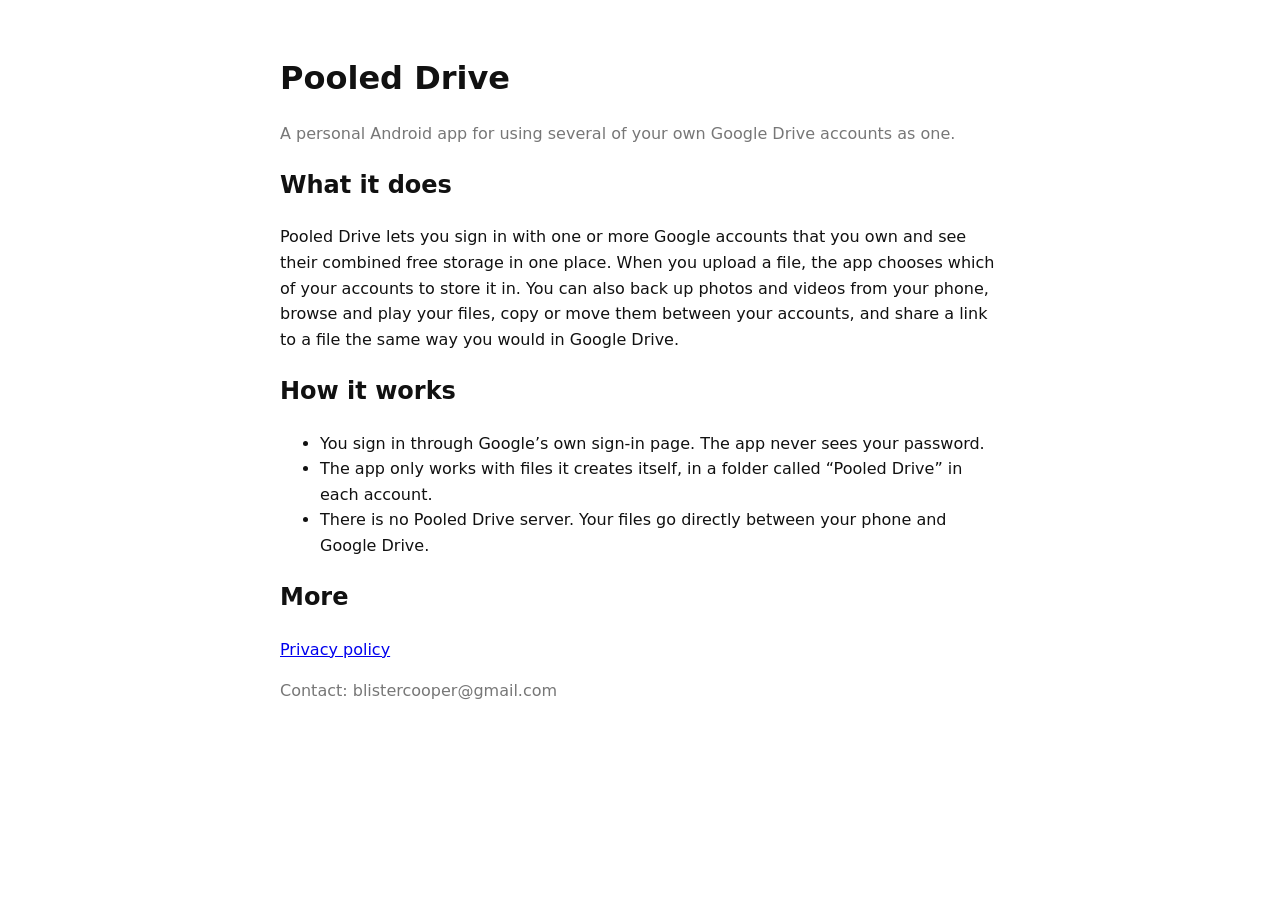
==== index.html @ 21598f05 "Add files via upload" ====
<!DOCTYPE html>
<html lang="en">
<head>
<meta charset="utf-8">
<meta name="viewport" content="width=device-width, initial-scale=1">
<title>Pooled Drive</title>
<style>
  body{font-family:system-ui,-apple-system,"Segoe UI",Roboto,sans-serif;max-width:720px;margin:0 auto;padding:32px 20px;line-height:1.6;color:#111;background:#fff}
  @media (prefers-color-scheme:dark){body{color:#eee;background:#111}a{color:#6ee7a0}}
  h1{margin-bottom:4px}
  .muted{color:#777}
</style>
</head>
<body>
  <h1>Pooled Drive</h1>
  <p class="muted">A personal Android app for using several of your own Google Drive accounts as one.</p>

  <h2>What it does</h2>
  <p>Pooled Drive lets you sign in with one or more Google accounts that you own and see their combined free storage in one place. When you upload a file, the app chooses which of your accounts to store it in. You can also back up photos and videos from your phone, browse and play your files, copy or move them between your accounts, and share a link to a file the same way you would in Google Drive.</p>

  <h2>How it works</h2>
  <ul>
    <li>You sign in through Google&rsquo;s own sign-in page. The app never sees your password.</li>
    <li>The app only works with files it creates itself, in a folder called &ldquo;Pooled Drive&rdquo; in each account.</li>
    <li>There is no Pooled Drive server. Your files go directly between your phone and Google Drive.</li>
  </ul>

  <h2>More</h2>
  <p><a href="privacy.html">Privacy policy</a></p>
  <p class="muted">Contact: blistercooper@gmail.com</p>
</body>
</html>
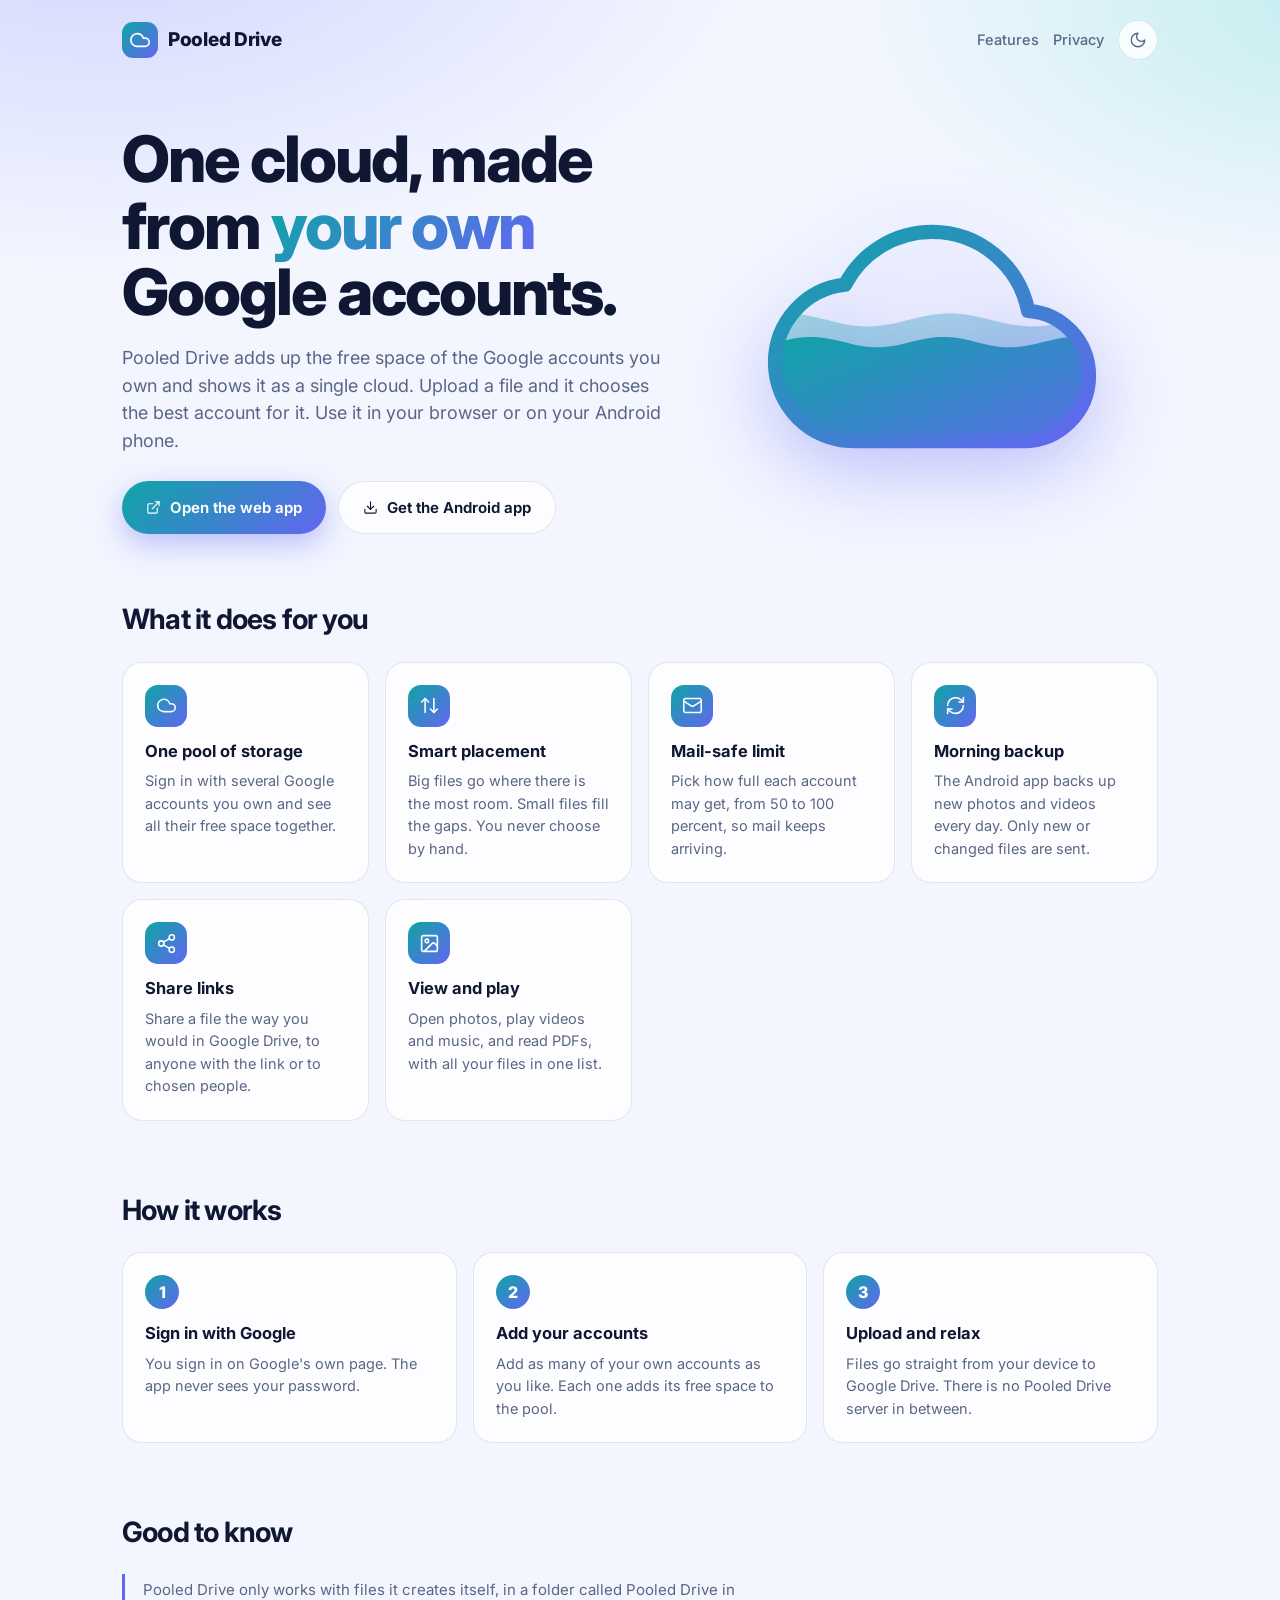
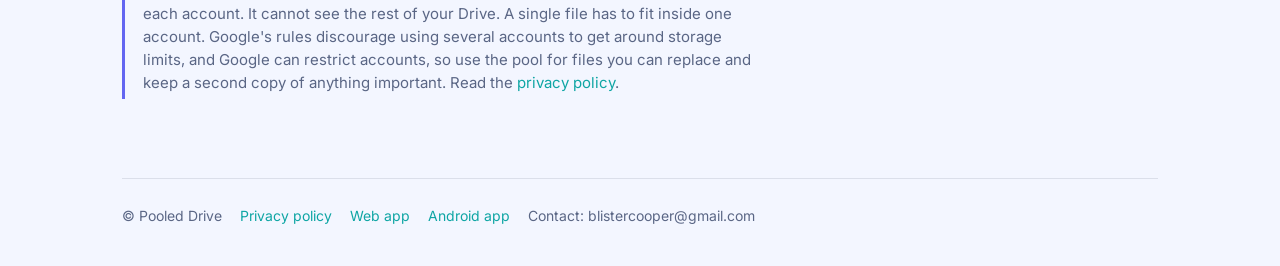
==== commit c2ad4b2f: "Add files via upload" ====
--- a/index.html
+++ b/index.html
@@ -1,32 +1,97 @@
 <!DOCTYPE html>
-<html lang="en">
+<html lang="en" data-theme="dark">
 <head>
 <meta charset="utf-8">
 <meta name="viewport" content="width=device-width, initial-scale=1">
-<title>Pooled Drive</title>
+<title>Pooled Drive: one cloud made from your own Google accounts</title>
+<meta name="description" content="Pooled Drive combines the free space of the Google accounts you own into one cloud. Available as a website and an Android app.">
+<meta name="theme-color" content="#070b16">
+<link rel="icon" href="app/icon-192.png">
+<link rel="apple-touch-icon" href="app/icon-180.png">
+<link rel="preconnect" href="https://fonts.googleapis.com">
+<link href="https://fonts.googleapis.com/css2?family=Inter:wght@400;500;600;700;800&display=swap" rel="stylesheet">
+<script>try{var t=JSON.parse(localStorage.getItem('pd.theme')||'"auto"');document.documentElement.dataset.theme=t==='auto'?(matchMedia('(prefers-color-scheme: dark)').matches?'dark':'light'):t}catch(e){}</script>
 <style>
-  body{font-family:system-ui,-apple-system,"Segoe UI",Roboto,sans-serif;max-width:720px;margin:0 auto;padding:32px 20px;line-height:1.6;color:#111;background:#fff}
-  @media (prefers-color-scheme:dark){body{color:#eee;background:#111}a{color:#6ee7a0}}
-  h1{margin-bottom:4px}
-  .muted{color:#777}
+:root{--a1:#2dd4bf;--a2:#818cf8;--grad:linear-gradient(135deg,var(--a1),var(--a2));--font:'Inter',system-ui,-apple-system,'Segoe UI',Roboto,sans-serif}
+:root[data-theme=dark]{color-scheme:dark;--bg:#070b16;--b1:rgba(99,102,241,.25);--b2:rgba(45,212,191,.16);--card:rgba(255,255,255,.05);--line:rgba(255,255,255,.1);--text:#e9edf9;--muted:#9aa4c2;--ink:#06101a;--track:rgba(255,255,255,.08)}
+:root[data-theme=light]{color-scheme:light;--bg:#f3f6ff;--b1:rgba(129,140,248,.3);--b2:rgba(45,212,191,.24);--card:rgba(255,255,255,.8);--line:rgba(15,23,51,.1);--text:#101733;--muted:#5a6685;--ink:#fff;--a1:#0ea5a4;--a2:#6366f1;--track:rgba(15,23,51,.08)}
+*{box-sizing:border-box}body{margin:0;font-family:var(--font);color:var(--text);background:radial-gradient(1100px 600px at 8% -10%,var(--b1),transparent 60%),radial-gradient(900px 500px at 105% 0,var(--b2),transparent 55%),var(--bg);background-attachment:fixed;-webkit-font-smoothing:antialiased;line-height:1.55}
+a{color:var(--a1);text-decoration:none}button{font:inherit;color:inherit;background:none;border:0;cursor:pointer}
+svg{width:1em;height:1em;fill:none;stroke:currentColor;stroke-width:1.8;stroke-linecap:round;stroke-linejoin:round}
+.wrap{max-width:1080px;margin:0 auto;padding:0 22px}
+nav{display:flex;align-items:center;gap:14px;padding:20px 0}
+.brand{display:flex;align-items:center;gap:10px;font-weight:800;font-size:19px;letter-spacing:-.3px}
+.mark{width:36px;height:36px;border-radius:11px;background:var(--grad);display:grid;place-items:center;color:var(--ink);font-size:21px}
+.sp{flex:1}nav a.l{color:var(--muted);font-weight:500;font-size:14.5px}
+.tb{width:40px;height:40px;border-radius:99px;border:1px solid var(--line);background:var(--card);display:grid;place-items:center;font-size:18px;color:var(--muted)}
+.hero{display:grid;grid-template-columns:1.1fr .9fr;gap:30px;align-items:center;padding:46px 0 30px}
+h1{font-size:clamp(36px,6vw,64px);line-height:1.04;letter-spacing:-2px;margin:0 0 18px;font-weight:800}
+h1 span{background:var(--grad);-webkit-background-clip:text;background-clip:text;color:transparent}
+.lead{font-size:18px;color:var(--muted);max-width:52ch;margin:0 0 26px}
+.btns{display:flex;gap:12px;flex-wrap:wrap}
+.btn{display:inline-flex;align-items:center;gap:9px;padding:14px 24px;border-radius:99px;font-weight:650;font-size:15px;border:1px solid var(--line);background:var(--card);color:var(--text);transition:transform .15s}
+.btn:hover{transform:translateY(-2px)}.btn.p{background:var(--grad);color:var(--ink);border:0;box-shadow:0 10px 30px rgba(99,102,241,.4)}
+.art{display:grid;place-items:center}.art svg{width:min(340px,80vw);height:auto;overflow:visible;filter:drop-shadow(0 20px 40px rgba(99,102,241,.4))}
+.grid{display:grid;grid-template-columns:repeat(auto-fit,minmax(240px,1fr));gap:16px}
+.card{background:var(--card);border:1px solid var(--line);border-radius:20px;padding:22px;-webkit-backdrop-filter:blur(14px);backdrop-filter:blur(14px)}
+.card h3{margin:12px 0 6px;font-size:16.5px}.card p{margin:0;color:var(--muted);font-size:14.5px}
+.ic{width:42px;height:42px;border-radius:13px;background:var(--grad);display:grid;place-items:center;color:var(--ink);font-size:21px}
+section{padding:34px 0}h2{font-size:28px;letter-spacing:-.8px;margin:0 0 20px}
+.steps{display:grid;grid-template-columns:repeat(auto-fit,minmax(220px,1fr));gap:16px;counter-reset:s}
+.step{counter-increment:s}.step::before{content:counter(s);display:grid;place-items:center;width:34px;height:34px;border-radius:50%;background:var(--grad);color:var(--ink);font-weight:800;margin-bottom:12px}
+.note{border-left:3px solid var(--a2);padding:4px 0 4px 18px;color:var(--muted);font-size:15px;max-width:70ch}
+footer{border-top:1px solid var(--line);margin-top:30px;padding:26px 0 40px;color:var(--muted);font-size:14px;display:flex;gap:18px;flex-wrap:wrap}
+@media(max-width:820px){.hero{grid-template-columns:1fr;text-align:center}.lead{margin-inline:auto}.btns{justify-content:center}}
 </style>
 </head>
 <body>
-  <h1>Pooled Drive</h1>
-  <p class="muted">A personal Android app for using several of your own Google Drive accounts as one.</p>
+<div class="wrap">
+<nav><div class="brand"><span class="mark"><svg viewBox="0 0 24 24" style="width:22px;height:22px"><path d="M17.5 19H9a7 7 0 1 1 6.71-9h1.79a4.5 4.5 0 1 1 0 9Z"/></svg></span>Pooled Drive</div><span class="sp"></span><a class="l" href="#features">Features</a><a class="l" href="privacy.html">Privacy</a><button class="tb" id="tb" aria-label="Switch theme"></button></nav>
 
-  <h2>What it does</h2>
-  <p>Pooled Drive lets you sign in with one or more Google accounts that you own and see their combined free storage in one place. When you upload a file, the app chooses which of your accounts to store it in. You can also back up photos and videos from your phone, browse and play your files, copy or move them between your accounts, and share a link to a file the same way you would in Google Drive.</p>
+<header class="hero">
+  <div>
+    <h1>One cloud, made from <span>your own</span> Google accounts.</h1>
+    <p class="lead">Pooled Drive adds up the free space of the Google accounts you own and shows it as a single cloud. Upload a file and it chooses the best account for it. Use it in your browser or on your Android phone.</p>
+    <div class="btns">
+      <a class="btn p" href="app/"><svg viewBox="0 0 24 24"><path d="M15 3h6v6"/><path d="M10 14 21 3"/><path d="M18 13v6a2 2 0 0 1-2 2H5a2 2 0 0 1-2-2V8a2 2 0 0 1 2-2h6"/></svg>Open the web app</a>
+      <a class="btn" href="https://github.com/blistercooper/pooled-drive-website/releases/latest/download/PooledDrive.apk"><svg viewBox="0 0 24 24"><path d="M21 15v4a2 2 0 0 1-2 2H5a2 2 0 0 1-2-2v-4"/><polyline points="7 10 12 15 17 10"/><line x1="12" x2="12" y1="15" y2="3"/></svg>Get the Android app</a>
+    </div>
+  </div>
+  <div class="art"><svg viewBox="0 0 26 24" role="img" aria-label="A cloud filling with water"><defs><linearGradient id="g" x1="0" y1="0" x2="1" y2="1"><stop offset="0" style="stop-color:var(--a1)"/><stop offset="1" style="stop-color:var(--a2)"/></linearGradient><clipPath id="c"><path d="M19.35,10.04C18.67,6.59 15.64,4 12,4 9.11,4 6.6,5.64 5.35,8.04 2.34,8.36 0,10.91 0,14c0,3.31 2.69,6 6,6h13c2.76,0 5,-2.24 5,-5 0,-2.64 -2.05,-4.78 -4.65,-4.96z"/></clipPath></defs><g transform="translate(1 .5)"><g clip-path="url(#c)"><path id="w2" style="fill:url(#g);fill-opacity:.35;stroke:none"/><path id="w1" style="fill:url(#g);stroke:none"/></g><path d="M19.35,10.04C18.67,6.59 15.64,4 12,4 9.11,4 6.6,5.64 5.35,8.04 2.34,8.36 0,10.91 0,14c0,3.31 2.69,6 6,6h13c2.76,0 5,-2.24 5,-5 0,-2.64 -2.05,-4.78 -4.65,-4.96z" style="stroke:url(#g);stroke-width:1.1"/></g></svg></div>
+</header>
 
-  <h2>How it works</h2>
-  <ul>
-    <li>You sign in through Google&rsquo;s own sign-in page. The app never sees your password.</li>
-    <li>The app only works with files it creates itself, in a folder called &ldquo;Pooled Drive&rdquo; in each account.</li>
-    <li>There is no Pooled Drive server. Your files go directly between your phone and Google Drive.</li>
-  </ul>
+<section id="features"><h2>What it does for you</h2>
+<div class="grid">
+  <div class="card"><div class="ic"><svg viewBox="0 0 24 24"><path d="M17.5 19H9a7 7 0 1 1 6.71-9h1.79a4.5 4.5 0 1 1 0 9Z"/></svg></div><h3>One pool of storage</h3><p>Sign in with several Google accounts you own and see all their free space together.</p></div>
+  <div class="card"><div class="ic"><svg viewBox="0 0 24 24"><path d="m21 16-4 4-4-4"/><path d="M17 20V4"/><path d="m3 8 4-4 4 4"/><path d="M7 4v16"/></svg></div><h3>Smart placement</h3><p>Big files go where there is the most room. Small files fill the gaps. You never choose by hand.</p></div>
+  <div class="card"><div class="ic"><svg viewBox="0 0 24 24"><rect width="20" height="16" x="2" y="4" rx="2"/><path d="m22 7-8.97 5.7a1.94 1.94 0 0 1-2.06 0L2 7"/></svg></div><h3>Mail-safe limit</h3><p>Pick how full each account may get, from 50 to 100 percent, so mail keeps arriving.</p></div>
+  <div class="card"><div class="ic"><svg viewBox="0 0 24 24"><path d="M3 12a9 9 0 0 1 9-9 9.75 9.75 0 0 1 6.74 2.74L21 8"/><path d="M21 3v5h-5"/><path d="M21 12a9 9 0 0 1-9 9 9.75 9.75 0 0 1-6.74-2.74L3 16"/><path d="M8 16H3v5"/></svg></div><h3>Morning backup</h3><p>The Android app backs up new photos and videos every day. Only new or changed files are sent.</p></div>
+  <div class="card"><div class="ic"><svg viewBox="0 0 24 24"><circle cx="18" cy="5" r="3"/><circle cx="6" cy="12" r="3"/><circle cx="18" cy="19" r="3"/><path d="m8.6 13.5 6.8 4M15.4 6.5l-6.8 4"/></svg></div><h3>Share links</h3><p>Share a file the way you would in Google Drive, to anyone with the link or to chosen people.</p></div>
+  <div class="card"><div class="ic"><svg viewBox="0 0 24 24"><rect width="18" height="18" x="3" y="3" rx="2"/><circle cx="9" cy="9" r="2"/><path d="m21 15-3.086-3.086a2 2 0 0 0-2.828 0L6 21"/></svg></div><h3>View and play</h3><p>Open photos, play videos and music, and read PDFs, with all your files in one list.</p></div>
+</div></section>
 
-  <h2>More</h2>
-  <p><a href="privacy.html">Privacy policy</a></p>
-  <p class="muted">Contact: blistercooper@gmail.com</p>
+<section><h2>How it works</h2>
+<div class="steps">
+  <div class="card step"><h3>Sign in with Google</h3><p>You sign in on Google's own page. The app never sees your password.</p></div>
+  <div class="card step"><h3>Add your accounts</h3><p>Add as many of your own accounts as you like. Each one adds its free space to the pool.</p></div>
+  <div class="card step"><h3>Upload and relax</h3><p>Files go straight from your device to Google Drive. There is no Pooled Drive server in between.</p></div>
+</div></section>
+
+<section><h2>Good to know</h2>
+<p class="note">Pooled Drive only works with files it creates itself, in a folder called Pooled Drive in each account. It cannot see the rest of your Drive. A single file has to fit inside one account. Google's rules discourage using several accounts to get around storage limits, and Google can restrict accounts, so use the pool for files you can replace and keep a second copy of anything important. Read the <a href="privacy.html">privacy policy</a>.</p></section>
+
+<footer><span>© Pooled Drive</span><a href="privacy.html">Privacy policy</a><a href="app/">Web app</a><a href="https://github.com/blistercooper/pooled-drive-website/releases/latest">Android app</a><span>Contact: blistercooper@gmail.com</span></footer>
+</div>
+<script>
+(function(){
+  if(/iP(hone|ad|od)/.test(navigator.userAgent)||(navigator.platform==='MacIntel'&&navigator.maxTouchPoints>1)){var ab=document.querySelector('.btns a:nth-child(2)');if(ab)ab.outerHTML='<span class="btn" style="cursor:default">The Android app is Android only. On iPhone, use the web app.</span>'}
+  var tb=document.getElementById('tb');
+  function icon(){tb.innerHTML='<svg viewBox="0 0 24 24">'+(document.documentElement.dataset.theme==='dark'?'<circle cx="12" cy="12" r="4"/><path d="M12 2v2M12 20v2M4.93 4.93l1.41 1.41M17.66 17.66l1.41 1.41M2 12h2M20 12h2M6.34 17.66l-1.41 1.41M19.07 4.93l-1.41 1.41"/>':'<path d="M12 3a6 6 0 0 0 9 9 9 9 0 1 1-9-9Z"/>')+'</svg>'}
+  icon();tb.onclick=function(){var t=document.documentElement.dataset.theme==='dark'?'light':'dark';document.documentElement.dataset.theme=t;try{localStorage.setItem('pd.theme',JSON.stringify(t))}catch(e){}icon()};
+  function wave(l,a,k,ph){var d='M-1 '+(l+a*Math.sin(-k+ph));for(var x=-1;x<=25;x+=.5)d+=' L'+x+' '+(l+a*Math.sin(x*k+ph));return d+' L25 22 L-1 22Z'}
+  var still=matchMedia('(prefers-reduced-motion: reduce)').matches,w1=document.getElementById('w1'),w2=document.getElementById('w2');
+  (function f(t){var ph=t/5200*Math.PI*2,lv=12.4+.25*Math.sin(ph);w1.setAttribute('d',wave(lv,.4,.62,ph));w2.setAttribute('d',wave(lv-1.7,.5,.5,ph+1.3));if(!still)requestAnimationFrame(f)})(0);
+})();
+</script>
 </body>
 </html>
